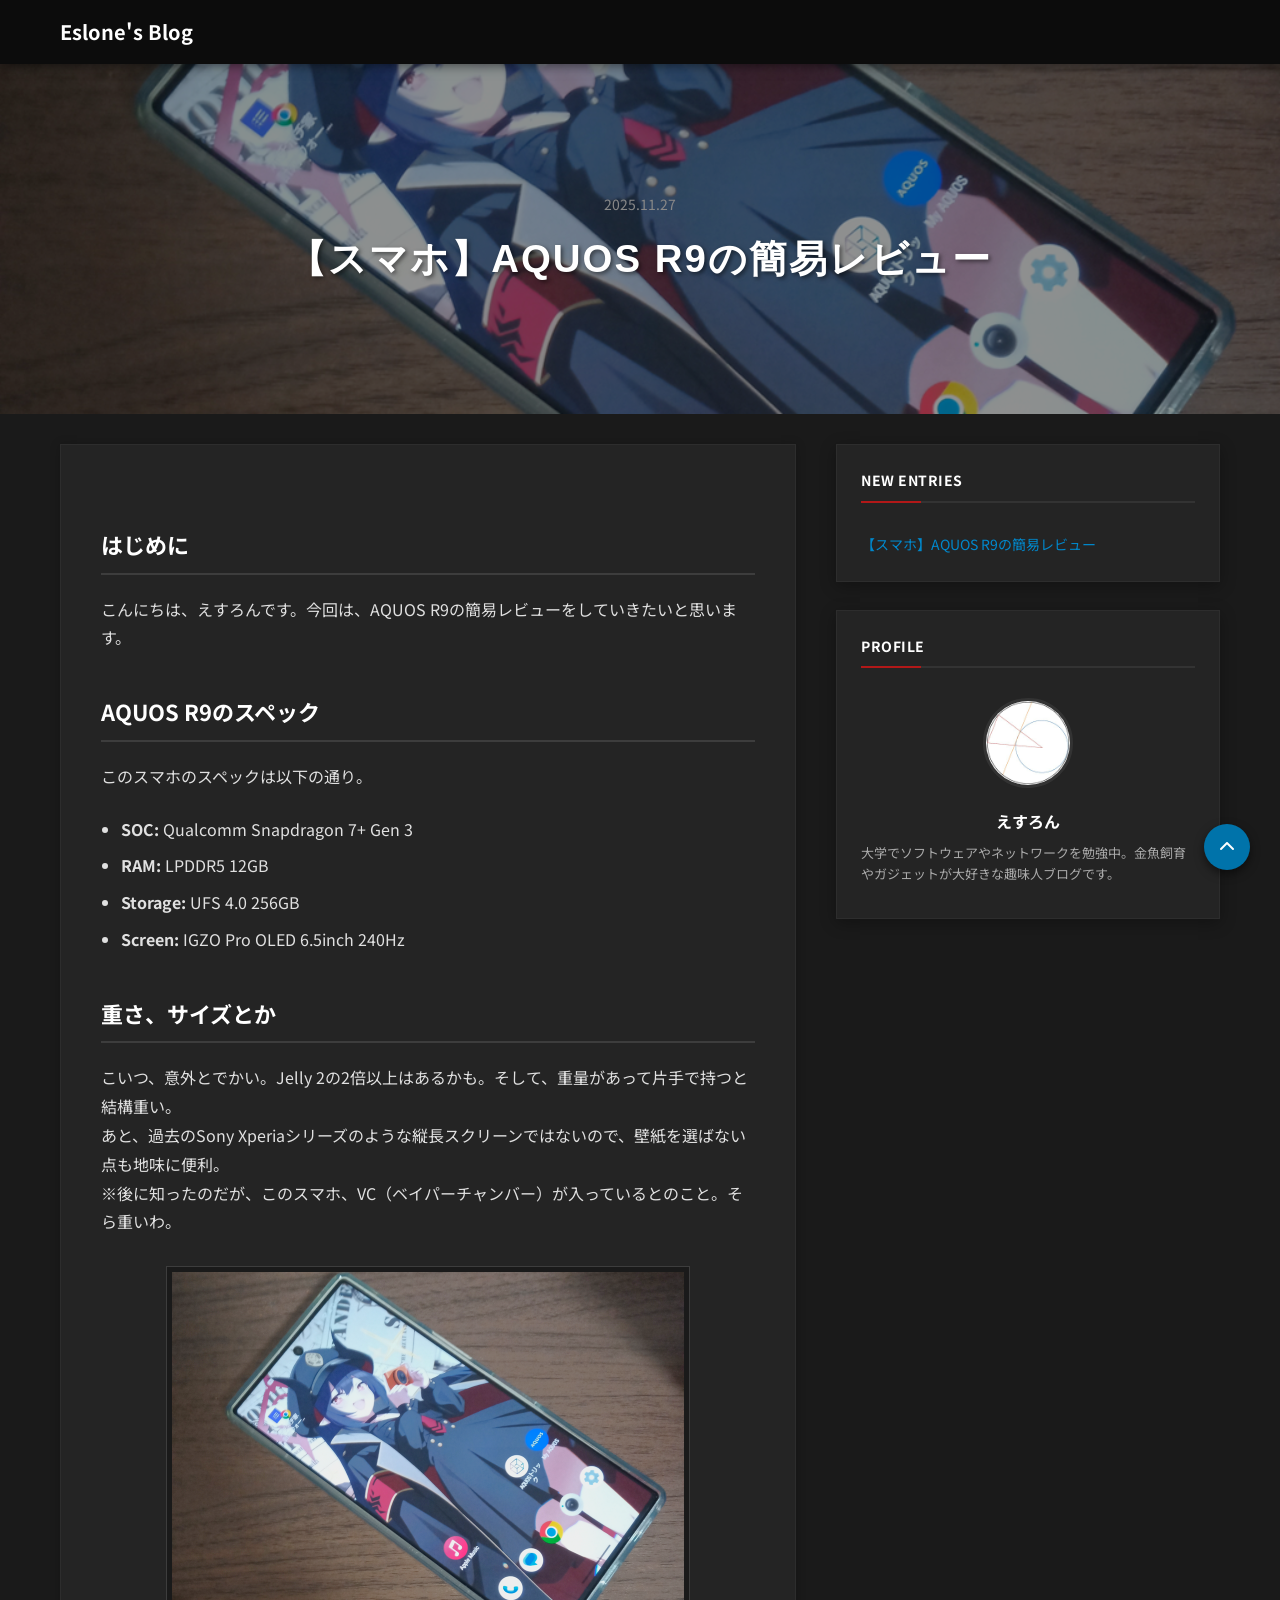
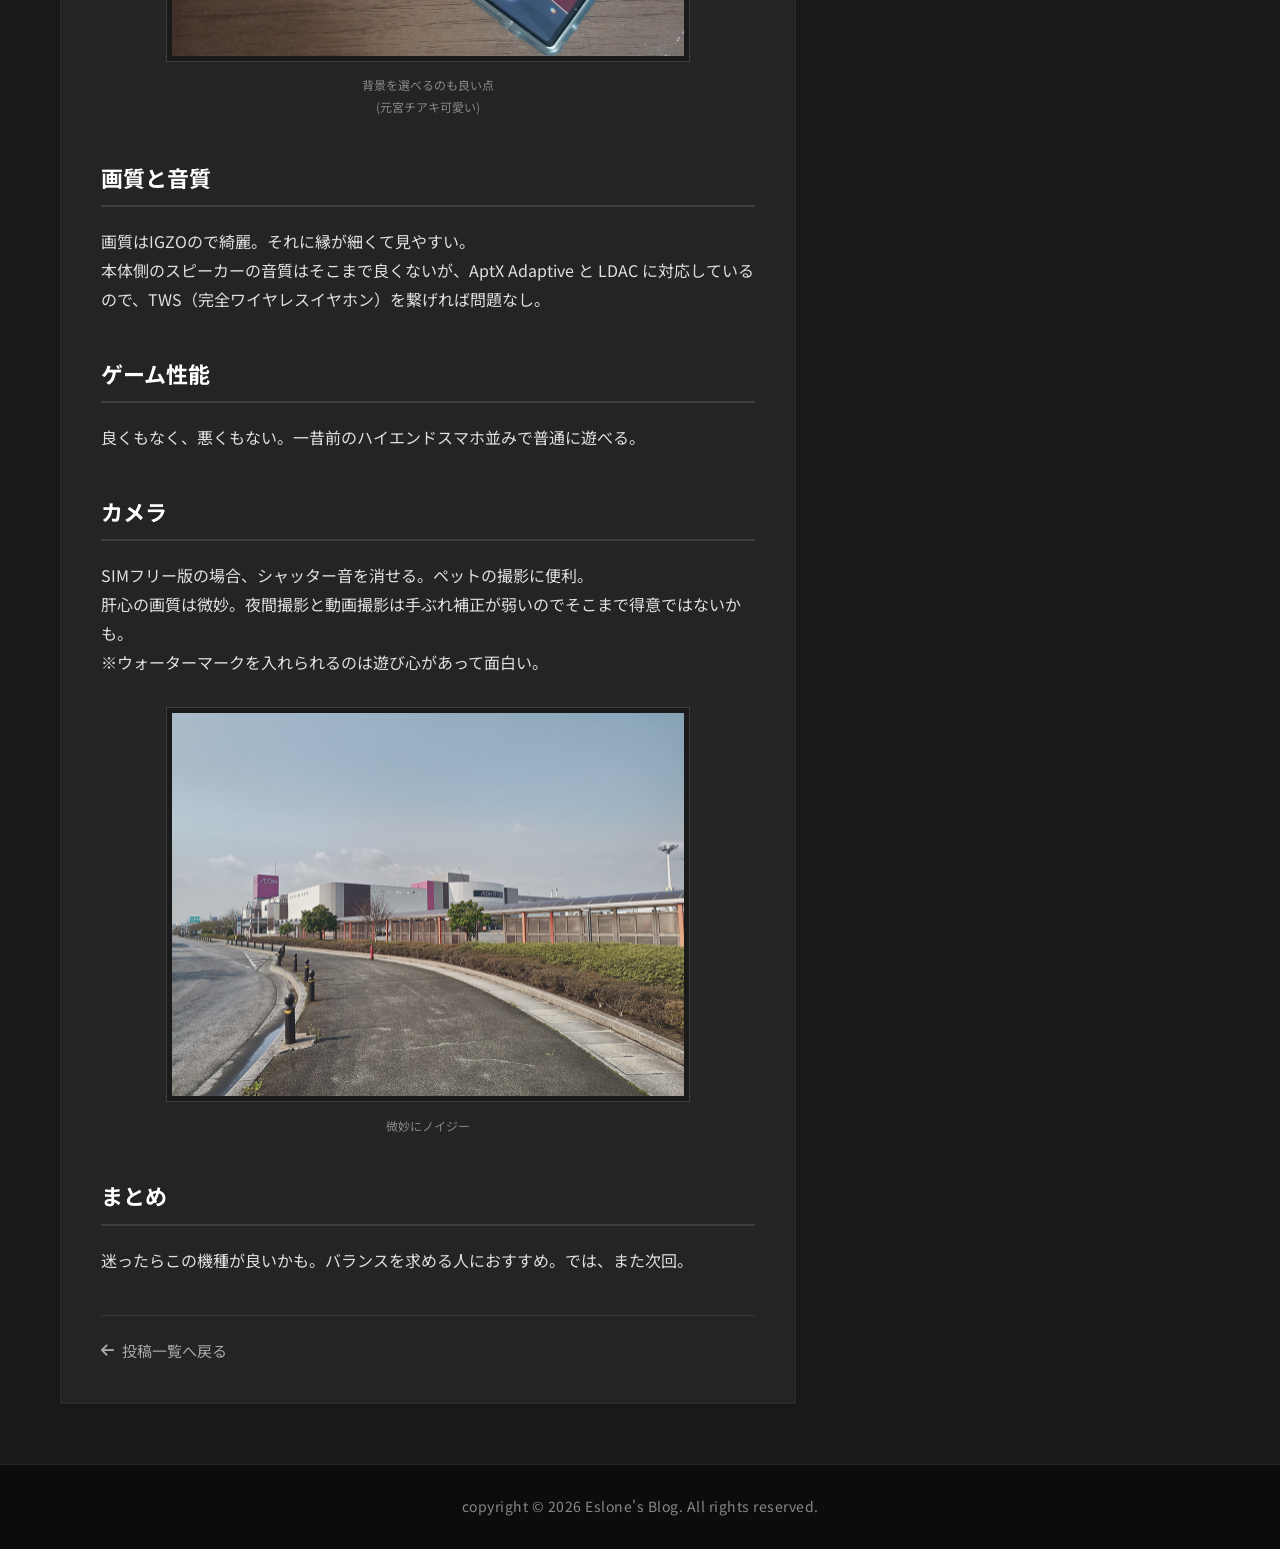
==== 20251127.html @ 4dcef43d "Add files via upload" ====
<!DOCTYPE html>
<html lang="ja">
<head>
    <meta charset="UTF-8">
    <meta name="viewport" content="width=device-width, initial-scale=1.0">
    <title>【スマホ】AQUOS R9の簡易レビュー - Eslone's Blog</title>
    <link rel="preconnect" href="https://fonts.googleapis.com">
    <link rel="preconnect" href="https://fonts.gstatic.com" crossorigin>
    <link href="https://fonts.googleapis.com/css2?family=Noto+Sans+JP:wght@400;500;700&display=swap" rel="stylesheet">
    <link rel="stylesheet" href="https://cdnjs.cloudflare.com/ajax/libs/font-awesome/6.4.0/css/all.min.css">
    
    <link rel="stylesheet" href="./CSS/style_pages.css">
</head>
<body class="streetist-style">

    <header class="site-header">
        <div class="header-container">
            <a href="index.html" class="logo">Eslone's Blog</a>
        </div>
    </header>

    <section class="hero-section post-hero" style="background-image: url('./HTML_IMAGE/20250429_0.png');">
        <div class="hero-content">
            <div class="post-meta-top">
                <time class="post-date" datetime="2025-11-27">2025.11.27</time>
            </div>
            <h1 class="hero-title post-main-title">【スマホ】AQUOS R9の簡易レビュー</h1>
        </div>
    </section>

    <div class="container main-layout">
        
        <main class="main-content">
            <article class="entry-article" style="border-radius: 0px; box-shadow: 0 1px 10px rgba(0,0,0,0.2);">
                
                <div class="entry-content">
                    <h2>はじめに</h2>
                    <p>
                        こんにちは、えすろんです。今回は、AQUOS R9の簡易レビューをしていきたいと思います。
                    </p>
                    
                    <h2>AQUOS R9のスペック</h2>
                    <p>
                        このスマホのスペックは以下の通り。
                    </p>
                    <ul>
                        <li><strong>SOC:</strong> Qualcomm Snapdragon 7+ Gen 3</li>
                        <li><strong>RAM:</strong> LPDDR5 12GB</li>
                        <li><strong>Storage:</strong> UFS 4.0 256GB</li>
                        <li><strong>Screen:</strong> IGZO Pro OLED 6.5inch 240Hz</li>
                    </ul>

                    <h2>重さ、サイズとか</h2>
                    <p>
                        こいつ、意外とでかい。Jelly 2の2倍以上はあるかも。そして、重量があって片手で持つと結構重い。<br>
                        あと、過去のSony Xperiaシリーズのような縦長スクリーンではないので、壁紙を選ばない点も地味に便利。<br>
                        ※後に知ったのだが、このスマホ、VC（ベイパーチャンバー）が入っているとのこと。そら重いわ。
                    </p>
                    
                    <div style="text-align: center; margin: 30px 0;">
                        <img src="./HTML_IMAGE/20250429/20250429_2.png" alt="AQUOS R9 元宮チアキ" style="max-width: 80%; border: 1px solid #3d3d3d; padding: 5px; background: #1a1a1a;">
                        <p style="font-size: 12px; color: #888888; margin-top: 5px;">背景を選べるのも良い点<br>(元宮チアキ可愛い)</p>
                    </div>

                    <h2>画質と音質</h2>
                    <p>
                        画質はIGZOので綺麗。それに縁が細くて見やすい。<br>
                        本体側のスピーカーの音質はそこまで良くないが、AptX Adaptive と LDAC に対応しているので、TWS（完全ワイヤレスイヤホン）を繋げれば問題なし。
                    </p>
     
                    <h2>ゲーム性能</h2>
                    <p>
                        良くもなく、悪くもない。一昔前のハイエンドスマホ並みで普通に遊べる。
                    </p>

                    <h2>カメラ</h2>
                    <p>
                        SIMフリー版の場合、シャッター音を消せる。ペットの撮影に便利。<br>
                        肝心の画質は微妙。夜間撮影と動画撮影は手ぶれ補正が弱いのでそこまで得意ではないかも。<br>
                        ※ウォーターマークを入れられるのは遊び心があって面白い。
                    </p>

                    <div style="text-align: center; margin: 30px 0;">
                        <img src="./HTML_IMAGE/20250429/20250429_3.png" alt="AQUOS R9 イオンスタイル八戸沼館" style="max-width: 80%; border: 1px solid #3d3d3d; padding: 5px; background: #1a1a1a;">
                        <p style="font-size: 12px; color: #888888; margin-top: 5px;">微妙にノイジー</p>
                    </div>

                    <h2>まとめ</h2>
                    <p>
                        迷ったらこの機種が良いかも。バランスを求める人におすすめ。では、また次回。
                    </p>
                </div>

                <div class="post-footer-nav">
                    <a href="index.html" class="back-to-home"><i class="fa-solid fa-arrow-left"></i> 投稿一覧へ戻る</a>
                </div>

            </article>
        </main>

        <aside class="sidebar">

            <section class="widget">
                <h2 class="widget-title"><span class="title-inner">NEW ENTRIES</span></h2>
                <ul class="widget-list">
                    <!--<li><a href="20260616.html">【アクアリウム】ピンポンパールと僕とAI</a></li>-->
                    <li><a href="20251127.html">【スマホ】AQUOS R9の簡易レビュー</a></li>
                </ul>
            </section>

            <section class="widget">
                <h2 class="widget-title"><span class="title-inner">PROFILE</span></h2>
                <div class="profile-widget">
                    <img src="./HTML_IMAGE/Logo.jpg" alt="管理人" class="profile-avatar">
                    <p class="profile-name">えすろん</p>
                    <p class="profile-text">大学でソフトウェアやネットワークを勉強中。金魚飼育やガジェットが大好きな趣味人ブログです。</p>
                </div>
            </section>
        </aside>
    </div>

    <button class="scroll-top-btn" aria-label="ページトップへ戻る" onclick="window.scrollTo({top: 0, behavior: 'smooth'});">
        <i class="fa-solid fa-chevron-up"></i>
    </button>

    <footer class="site-footer">
        <div class="footer-container">
            <p class="copyright">copyright &copy; 2026 Eslone's Blog. All rights reserved.</p>
        </div>
    </footer>

</body>
</html>
---- CSS/style_pages.css ----
@charset "UTF-8";

/* ==========================================
   1. 全般的なリセット & 基本設定
   ========================================== */
* {
    margin: 0;
    padding: 0;
    box-sizing: border-box;
}

body {
    background-color: #1a1a1a; /* より引き締まった深みのあるダークグレー */
    font-family: 'Noto Sans JP', -apple-system, BlinkMacSystemFont, "Segoe UI", Roboto, sans-serif;
    color: #e0e0e0;
    line-height: 1.7;
    
    /* 画面最下部にフッターを固定するための設定 */
    display: flex;
    flex-direction: column;
    min-height: 100vh; /* 常にブラウザ画面いっぱいの高さを最低限確保 */
}

a {
    color: #0088cc;
    text-decoration: none;
    transition: color 0.3s ease;
}

a:hover {
    color: #00b3ff;
    text-decoration: underline;
}

/* 共通アイコン設定 */
.icon-circle {
    display: inline-flex;
    align-items: center;
    justify-content: center;
    width: 32px;
    height: 32px;
    background-color: #0073aa;
    color: #ffffff;
    border-radius: 50%;
    font-size: 14px;
    margin-right: 10px;
    box-shadow: 0 2px 5px rgba(0,0,0,0.2);
}

.icon-circle-sm {
    display: inline-flex;
    align-items: center;
    justify-content: center;
    width: 24px;
    height: 24px;
    background-color: #0073aa;
    color: #ffffff;
    border-radius: 50%;
    font-size: 11px;
    margin-right: 10px;
}

/* ==========================================
   2. ヘッダー (ナビゲーション)
   ========================================== */
.site-header {
    background-color: #0c0c0c;
    padding: 15px 0;
    position: sticky;
    top: 0;
    z-index: 100;
    box-shadow: 0 2px 10px rgba(0,0,0,0.5);
}

.header-container {
    max-width: 1200px;
    margin: 0 auto;
    padding: 0 20px;
    display: flex;
    justify-content: space-between;
    align-items: center;
}

.logo {
    color: #ffffff;
    font-size: 20px;
    font-weight: 700;
    display: flex;
    align-items: center;
    text-decoration: none;
}

/* ==========================================
   3. ヒーローセクション (カバー画像エリア)
   ========================================== */
.hero-section {
    /* ここに画像をぶっこみます！ */
    background-image: url("C:\\Users\\Yutaro Saka\\Downloads\\Gemini_Generated_Image_vu276qvu276qvu27_2(UpPhoto)(scale)(x2.000000).jpg"); /* 画像のファイルパス */
    background-size: cover;        /* 画像をエリア全体に広げる */
    background-position: center;   /* 画像の中心を合わせる */
    background-repeat: no-repeat; /* 繰り返しを防ぐ */
    
    /* テキストを中央に配置する */
    display: flex;
    justify-content: center;
    align-items: center;
    
    /* 適切な高さを設定 */
    min-height: 400px; /* お好みの高さに */
    
    /* オプション：画像が明るい場合、テキストを見やすくするために半透明の黒を重ねる */
    background-blend-mode: overlay;
    background-color: rgba(0, 0, 0, 0.4);
    
    /* テキスト全体の色を白にする */
    color: white;
}

.hero-content {
    text-align: center; /* テキストを中央揃え */
}

.hero-title {
    font-size: 3em; /* 大きなフォントサイズ */
    font-weight: bold;
    margin-bottom: 0.5em; /* 下にマージン */
    text-shadow: 2px 2px 4px rgba(0,0,0,0.5); /* 影をつけて視認性アップ */
}

.hero-subtitle {
    font-size: 1.2em; /* サブタイトル用の少し小さいサイズ */
    font-weight: normal;
}

/* ==========================================
   4. レイアウト構造
   ========================================== */
.container {
    max-width: 1200px;
    margin: 0 auto;
    padding: 0 20px;
}

/* PC等幅広サイズで2カラム、モバイルで1カラム */
.main-layout {
    display: grid;
    grid-template-columns: 1fr;
    gap: 40px;
    flex-grow: 1; /* 余った縦方向のスペースをこのエリアが自動で引き伸ばす */
    margin-bottom: 60px; /* ★追加：最下部の記事やサイドバーと、フッターの間に60pxの隙間を作ります */
}

@media (min-width: 992px) {
    .main-layout {
        grid-template-columns: 2.3fr 1.2fr;
        align-items: start;
    }
}

/* ==========================================
   5. 投稿一覧エリア
   ========================================== */
.main-content {
    display: flex;
    flex-direction: column;
    gap: 24px;
    margin-top: 30px; /* ヒーロー画像との間に隙間を確保 */
}

/* 「投稿一覧」タイトルタグ（文字だけに変更） */
.section-title {
    color: #bbbbbb;
    font-size: 20px;
    font-weight: 500;
    margin-bottom: 15px;
    display: inline-flex;
    align-items: center;
    width: fit-content;
}

/* 複数投稿を整理して見せるためのグリッド */
.posts-grid {
    display: grid;
    grid-template-columns: 1fr;
    gap: 24px;
}

@media (min-width: 576px) {
    .posts-grid {
        grid-template-columns: repeat(2, 1fr); /* 2列並びにして視認性を向上 */
    }
}

/* 投稿カードのブラッシュアップ */
.post-card {
    background-color: #ffffff;
    border-radius: 14px;
    overflow: hidden;
    display: flex;
    flex-direction: column;
    box-shadow: 0 10px 20px rgba(0,0,0,0.4);
    transition: transform 0.3s ease, box-shadow 0.3s ease;
    height: 100%;
}

.post-card:hover {
    transform: translateY(-8px); /* ホバー時の上品な浮き上がり */
    box-shadow: 0 15px 30px rgba(0,115,170,0.25);
}

/* カード画像エリア */
.card-image {
    background: linear-gradient(135deg, #e0e0e0, #f5f5f5);
    height: 200px;
    display: flex;
    flex-direction: column;
    justify-content: center;
    align-items: center;
    color: #555555;
    text-align: center;
    padding: 20px;
    position: relative;
    overflow: hidden;
    border-bottom: 1px solid #f0f0f0;
}

/* ★ここを追加：カード内の画像が必ず綺麗に収まる設定 */
.card-image img {
    width: 100%;
    height: 100%;
    object-fit: cover;      /* 縦横比を維持したままエリアいっぱいに広げる */
    object-position: center; /* 画像の中心を基準にする */
    position: absolute;
    top: 0;
    left: 0;
}

/* 画像あり投稿用の背景画像 */
.card-image.has-image {
    background-size: cover;
    background-position: center;
}

.no-image-text {
    font-size: 28px;
    font-weight: 700;
    color: #666666;
    margin-bottom: 6px;
    letter-spacing: 1px;
}

.theme-text {
    font-size: 13px;
    color: #888888;
}

/* カードの文字エリア */
.card-content {
    padding: 20px;
    display: flex;
    flex-direction: column;
    flex-grow: 1;
    background-color: #ffffff;
}

.post-title {
    font-size: 20px;
    font-weight: 700;
    margin-bottom: 12px;
    line-height: 1.4;
}

.post-title a {
    color: #222222;
    text-decoration: none;
    transition: color 0.2s ease;
}

.post-title a:hover {
    color: #0073aa;
}

/* 本文プレースホルダー */
.post-excerpt {
    color: #666666;
    font-size: 14px;
    margin-bottom: 15px;
    display: -webkit-box;
    -webkit-line-clamp: 2;
    -webkit-box-orient: vertical;
    overflow: hidden;
}

/* タグ・日付情報 */
.card-meta {
    margin-top: auto; /* 下部に固定 */
    display: flex;
    justify-content: space-between;
    align-items: center;
    font-size: 13px;
    border-top: 1px solid #f0f0f0;
    padding-top: 12px;
}

.category {
    background-color: #f0f4f8;
    color: #0073aa;
    padding: 4px 10px;
    border-radius: 4px;
    font-weight: 500;
}

.post-date {
    color: #888888;
}

/* ==========================================
   6. サイドバー
   ========================================== */
.sidebar {
    display: flex;
    flex-direction: column;
    gap: 28px;
    margin-top: 30px; /* 上部に隙間を確保 */
}

.widget {
    background-color: #242424; /* ダークテーマに合わせた背景色 */
    border-radius: 14px;
    padding: 24px;
    box-shadow: 0 4px 15px rgba(0,0,0,0.3);
    border: 1px solid #2d2d2d;
}

.widget-title-container,
.widget-title {
    display: flex;
    align-items: center;
    font-size: 16px;
    font-weight: 700;
    color: #ffffff;
    margin-bottom: 16px;
    letter-spacing: 0.5px;
}

.widget-label {
    font-size: 15px;
    color: #cccccc;
}

/* 検索フォーム */
.search-form {
    display: flex;
    gap: 8px;
}

.search-input {
    flex: 1;
    background-color: #1a1a1a;
    border: 1px solid #3d3d3d;
    border-radius: 8px;
    padding: 10px 14px;
    font-size: 15px;
    color: #ffffff;
    outline: none;
    transition: border-color 0.3s;
}

.search-input:focus {
    border-color: #0073aa;
}

.search-submit {
    background-color: #0073aa;
    border: none;
    border-radius: 8px;
    padding: 10px 18px;
    font-size: 14px;
    font-weight: 500;
    cursor: pointer;
    color: #ffffff;
    transition: background-color 0.2s;
}

.search-submit:hover {
    background-color: #0088cc;
}

/* ウィジェットリスト */
.widget-list {
    list-style: none;
}

.widget-list li {
    font-size: 14px;
    padding: 10px 0;
    border-bottom: 1px solid #333333;
}

.widget-list li:last-child {
    border-bottom: none;
    padding-bottom: 0;
}

.widget-list li a {
    color: #0088cc;
    text-decoration: none;
    transition: color 0.2s;
}

.widget-list li a:hover {
    color: #00b3ff;
    text-decoration: underline;
}

/* 最近のコメント */
.comments-list li {
    color: #aaaaaa;
    line-height: 1.6;
}

.comments-list .commenter {
    color: #ffffff;
    font-weight: 500;
    text-decoration: none;
}

.comments-list .commenter:hover {
    color: #00b3ff;
    text-decoration: underline;
}

/* ==========================================
   7. 補助ツール (スクロールトップ等)
   ========================================== */
.scroll-top-btn {
    position: fixed;
    bottom: 30px;
    right: 30px;
    width: 46px;
    height: 46px;
    background-color: #0073aa;
    color: #ffffff;
    border: none;
    border-radius: 50%;
    cursor: pointer;
    display: flex;
    align-items: center;
    justify-content: center;
    font-size: 16px;
    box-shadow: 0 4px 10px rgba(0,0,0,0.5);
    transition: background-color 0.2s, transform 0.2s;
}

.scroll-top-btn:hover {
    background-color: #0088cc;
    transform: translateY(-3px);
}

/* ==========================================
   8. フッター
   ========================================== */
.site-footer {
    background-color: #0c0c0c; /* ヘッダーと同じ深い黒 */
    padding: 30px 0;
    margin-top: auto; /* コンテンツが少なくても強制的に最下部へ押し下げる */
    border-top: 1px solid #222222;
    text-align: center;
    width: 100%;
}

.footer-container {
    max-width: 1200px;
    margin: 0 auto;
    padding: 0 20px;
}

.copyright {
    color: #888888;
    font-size: 14px;
    letter-spacing: 0.5px;
}

/* ==========================================
   9. 記事詳細ページ用スタイル
   ========================================== */

/* 記事ページ用のヒーローセクション調整 */
.post-hero {
    min-height: 350px;
    padding: 40px 20px;
}

.post-meta-top {
    margin-bottom: 15px;
    font-size: 14px;
    display: flex;
    justify-content: center;
    gap: 15px;
    align-items: center;
}

.post-meta-top .category {
    background-color: #0073aa;
    color: #ffffff;
}

.post-main-title {
    font-size: 2.4em;
    max-width: 800px;
    margin: 0 auto;
    line-height: 1.4;
}

@media (max-width: 768px) {
    .post-main-title {
        font-size: 1.8em;
    }
}

/* 記事本文の装飾 */
.entry-article {
    background-color: #242424; /* カードやサイドバーと同じトーンの背景 */
    border-radius: 14px;
    padding: 40px;
    box-shadow: 0 4px 15px rgba(0,0,0,0.3);
    border: 1px solid #2d2d2d;
}

@media (max-width: 576px) {
    .entry-article {
        padding: 20px; /* スマホ時は余白を狭めて画面幅を広く使う */
    }
}

.entry-content {
    color: #e0e0e0;
    font-size: 16px;
    line-height: 1.8;
}

/* 本文内の段落間の余白 */
.entry-content p {
    margin-bottom: 24px;
}

/* 本文内の見出し (h2) */
.entry-content h2 {
    color: #ffffff;
    font-size: 22px;
    font-weight: 700;
    margin-top: 40px;
    margin-bottom: 20px;
    padding-bottom: 8px;
    border-bottom: 2px solid #3d3d3d; /* 下線をつけて見出しを強調 */
}

/* 本us内の見出し (h3) */
.entry-content h3 {
    color: #ffffff;
    font-size: 18px;
    font-weight: 700;
    margin-top: 30px;
    margin-bottom: 15px;
}

/* リストのスタイル */
.entry-content ul, 
.entry-content ol {
    margin-bottom: 24px;
    padding-left: 20px;
}

.entry-content li {
    margin-bottom: 8px;
}

/* コードブロック（ソースコードを表示する場合） */
.entry-content pre {
    background-color: #1a1a1a;
    border: 1px solid #3d3d3d;
    border-radius: 8px;
    padding: 16px;
    overflow-x: auto;
    margin-bottom: 24px;
}

.entry-content pre code {
    font-family: 'Consolas', 'Monaco', 'Courier New', Courier, monospace;
    color: #00b3ff;
    font-size: 14px;
}

/* 記事下のナビゲーション（一覧に戻るボタン） */
.post-footer-nav {
    margin-top: 40px;
    padding-top: 20px;
    border-top: 1px solid #3d3d3d;
}

.back-to-home {
    display: inline-flex;
    align-items: center;
    gap: 8px;
    color: #aaaaaa;
    font-size: 15px;
    transition: color 0.2s;
}

.back-to-home:hover {
    color: #00b3ff;
    text-decoration: none;
}

/* ==========================================
   STREETIST風 魔改造スタイル調整用（修正版）
   ========================================== */

/* ヘッダー周りのキャッチコピー文言 */
.site-header .catchphrase {
    font-size: 11px;
    color: #888;
    margin-top: 4px;
    text-align: center;
    letter-spacing: 1px;
}

/* ヒーロータイトルのシャープな見栄え化 */
.hero-title {
    font-family: 'Comfortaa', sans-serif;
    letter-spacing: 2px;
}

/* 3連ピックアップコンテナ */
.pickup-container {
    max-width: 1200px;
    /* ★修正: -40px だったネガティブマージンを 40px に変更し、ヒーロー画像と被らないように下にずらします */
    margin: 40px auto 40px; 
    padding: 0 20px;
    position: relative;
    z-index: 10;
}

.pickup-inner {
    display: grid;
    grid-template-columns: 1fr;
    gap: 20px;
}

@media (min-width: 768px) {
    .pickup-inner {
        grid-template-columns: repeat(3, 1fr);
    }
}

.pickup-card {
    background: #242424;
    /* ★修正: border-radius を 0px にして丸角を除去 */
    border-radius: 0px;
    overflow: hidden;
    box-shadow: 0 4px 15px rgba(0,0,0,0.5);
    transition: transform 0.3s;
}

.pickup-card:hover {
    transform: translateY(-5px);
}

.pickup-link {
    display: block;
    text-decoration: none !important;
}

.pickup-img-wrap {
    height: 150px;
    position: relative;
    background: #111;
    overflow: hidden;
}

.pickup-img-wrap img {
    width: 100%;
    height: 100%;
    object-fit: cover;
}

.no-image-placeholder {
    width: 100%;
    height: 100%;
    display: flex;
    justify-content: center;
    align-items: center;
    color: #666;
    font-size: 14px;
    background: #2c2c2c;
    font-weight: bold;
}

.pickup-info {
    padding: 15px;
}

.pickup-date {
    font-size: 11px;
    color: #0088cc;
    display: block;
    margin-bottom: 5px;
}

.pickup-title {
    font-size: 14px;
    color: #ffffff;
    font-weight: 700;
    line-height: 1.4;
}

/* メインコンテンツ側の記事構造 */
.posts-grid-streetist {
    display: grid;
    grid-template-columns: 1fr;
    gap: 30px;
}

@media (min-width: 576px) {
    .posts-grid-streetist {
        grid-template-columns: repeat(2, 1fr);
    }
}

.streetist-card {
    background: #ffffff;
    border-radius: 0px; /* ソリッドでエッジのある四角形 */
    overflow: hidden;
    box-shadow: 0 1px 10px rgba(0,0,0,0.2);
    transition: all 0.3s;
}

.streetist-card:hover {
    transform: translateY(-4px);
    box-shadow: 0 8px 25px rgba(0,0,0,0.4);
}

.streetist-card a {
    text-decoration: none !important;
}

.card-img-wrap {
    height: 200px;
    position: relative;
    background: #111;
    overflow: hidden;
}

.card-img-wrap img {
    width: 100%;
    height: 100%;
    object-fit: cover;
    transition: transform 0.4s;
}

.streetist-card:hover .card-img-wrap img {
    transform: scale(1.05); /* ホバー時にうっすらズーム */
}

/* 左上のカテゴリーバッジ */
.card-badge {
    position: absolute;
    top: 12px;
    left: 12px;
    background: #b21818;
    color: #ffffff;
    font-size: 11px;
    font-weight: bold;
    padding: 3px 8px;
    z-index: 5;
    letter-spacing: 1px;
}

.card-text-area {
    padding: 20px;
    background: #ffffff;
}

.card-date {
    font-size: 12px;
    color: #666666;
    display: block;
    margin-bottom: 6px;
}

.card-title {
    font-size: 16px;
    color: #111111 !important;
    font-weight: 700;
    line-height: 1.4;
    margin-bottom: 10px;
}

.streetist-card:hover .card-title {
    color: #b21818 !important;
}

.card-excerpt {
    font-size: 13px;
    color: #555555 !important;
    line-height: 1.6;
}

/* サイドバーの各ウィジェット設定 */
.sidebar .widget {
    /* ★修正: widget自体の丸角も除去し、四角形に統一します */
    border-radius: 0px !important;
}

/* サイドバーの見出しのドット下線 */
.sidebar .widget-title {
    font-size: 14px;
    font-weight: bold;
    color: #ffffff;
    border-bottom: 2px solid #333333;
    padding-bottom: 8px;
    margin-bottom: 20px;
    position: relative;
}

.sidebar .widget-title::after {
    content: "";
    position: absolute;
    bottom: -2px;
    left: 0;
    width: 60px;
    height: 2px;
    background-color: #b21818;
}

/* サイドバー内検索フォーム */
.search-form-wrap {
    display: flex;
    border: 1px solid #3d3d3d;
    background: #1a1a1a;
    padding: 2px;
}

.search-form-wrap .search-input {
    border: none;
    background: transparent;
    padding: 10px;
    color: #fff;
    flex-grow: 1;
    outline: none;
    font-size: 14px;
}

.search-form-wrap .search-btn {
    border: none;
    background: #b21818;
    color: #fff;
    padding: 0 15px;
    cursor: pointer;
}

/* プロフィールウィジェット */
.profile-widget {
    text-align: center;
    padding: 10px 0;
}

.profile-avatar {
    width: 90px;
    height: 90px;
    border-radius: 50%; /* プロフィール画像は元のデモ通り丸のままにしています */
    margin-bottom: 12px;
    border: 3px solid #333;
}

.profile-name {
    font-size: 16px;
    font-weight: bold;
    color: #ffffff;
    margin-bottom: 8px;
}

.profile-text {
    font-size: 13px;
    color: #aaaaaa;
    text-align: left;
    line-height: 1.6;
}
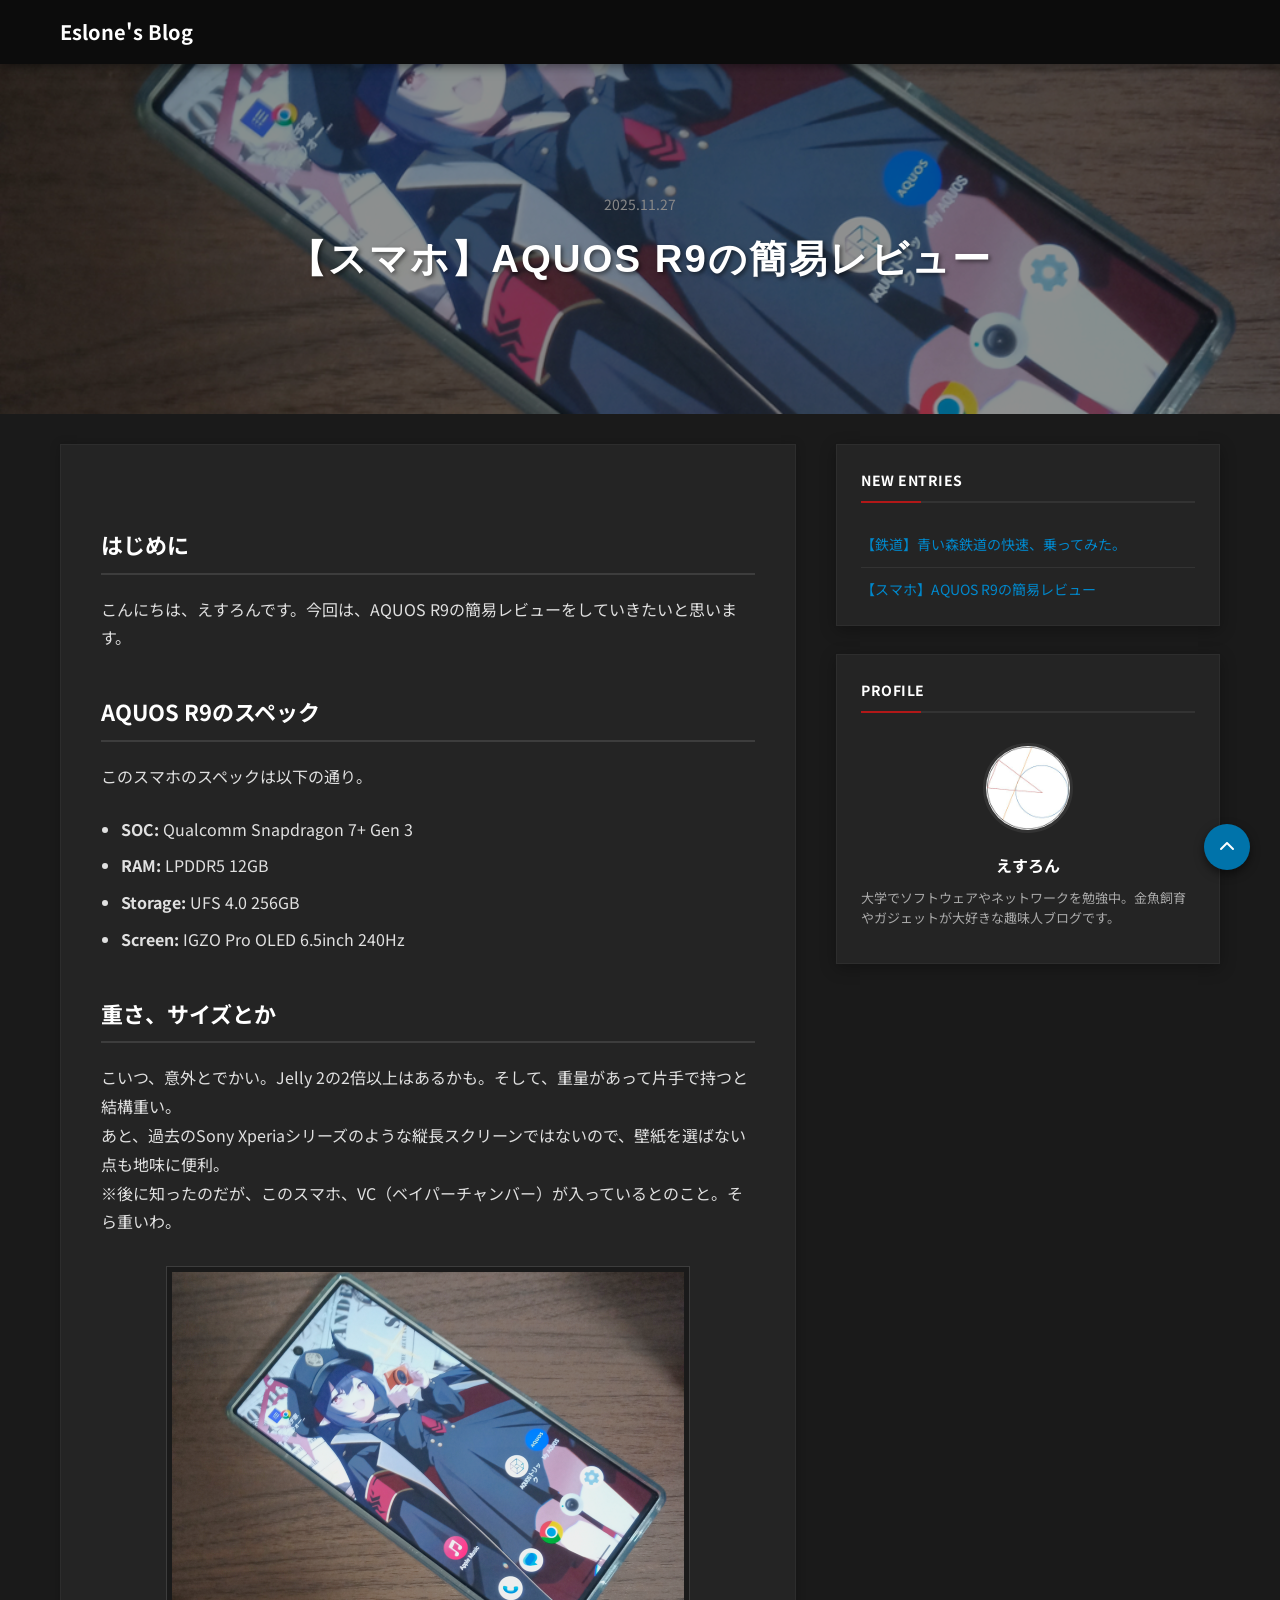
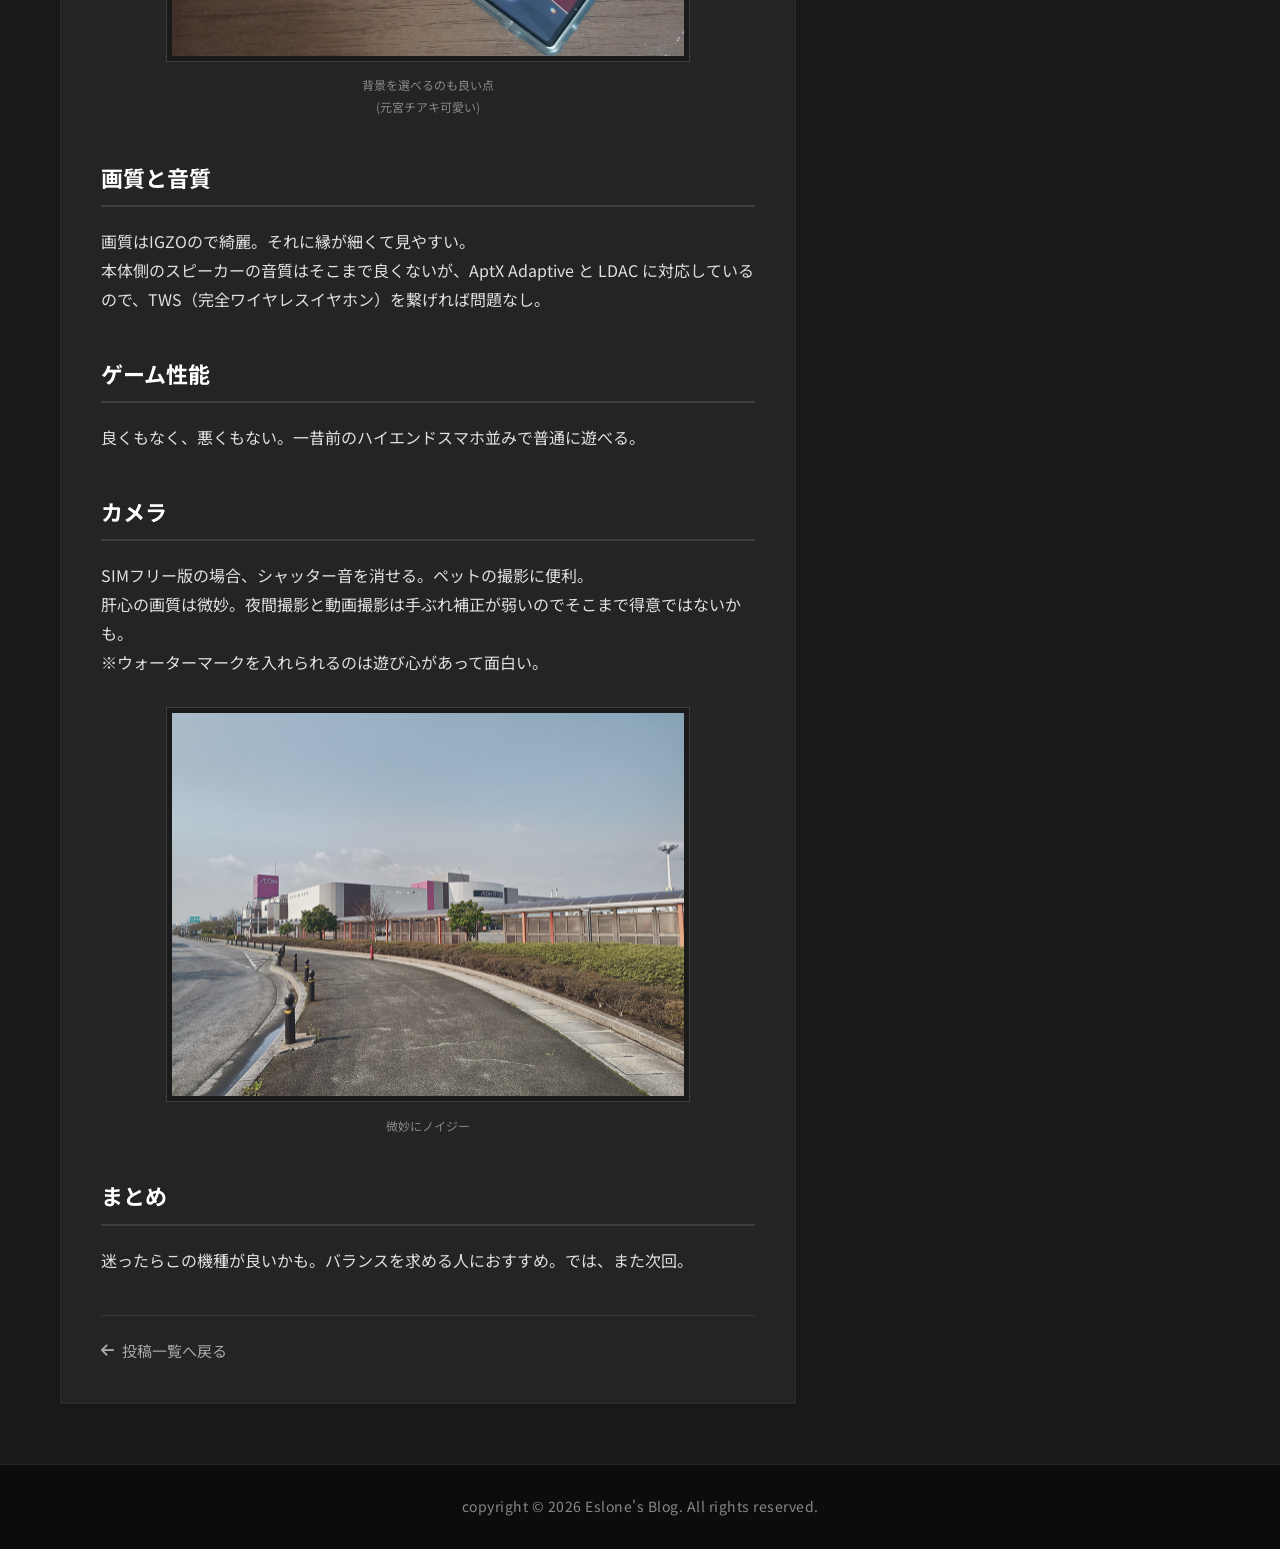
==== commit 1e01bf3b: "Add files via upload" ====
--- a/20251127.html
+++ b/20251127.html
@@ -103,7 +103,7 @@
             <section class="widget">
                 <h2 class="widget-title"><span class="title-inner">NEW ENTRIES</span></h2>
                 <ul class="widget-list">
-                    <!--<li><a href="20260616.html">【アクアリウム】ピンポンパールと僕とAI</a></li>-->
+                    <li><a href="20260618.html">【鉄道】青い森鉄道の快速、乗ってみた。</a></li>
                     <li><a href="20251127.html">【スマホ】AQUOS R9の簡易レビュー</a></li>
                 </ul>
             </section>
--- a/CSS/style_pages.css
+++ b/CSS/style_pages.css
@@ -95,7 +95,7 @@
    ========================================== */
 .hero-section {
     /* ここに画像をぶっこみます！ */
-    background-image: url("C:\\Users\\Yutaro Saka\\Downloads\\Gemini_Generated_Image_vu276qvu276qvu27_2(UpPhoto)(scale)(x2.000000).jpg"); /* 画像のファイルパス */
+    background-image: url("../HTML_IMAGE/index.png"); /* 画像のファイルパス(バグってるかも？) */
     background-size: cover;        /* 画像をエリア全体に広げる */
     background-position: center;   /* 画像の中心を合わせる */
     background-repeat: no-repeat; /* 繰り返しを防ぐ */
@@ -885,4 +885,4 @@
     color: #aaaaaa;
     text-align: left;
     line-height: 1.6;
-}+}
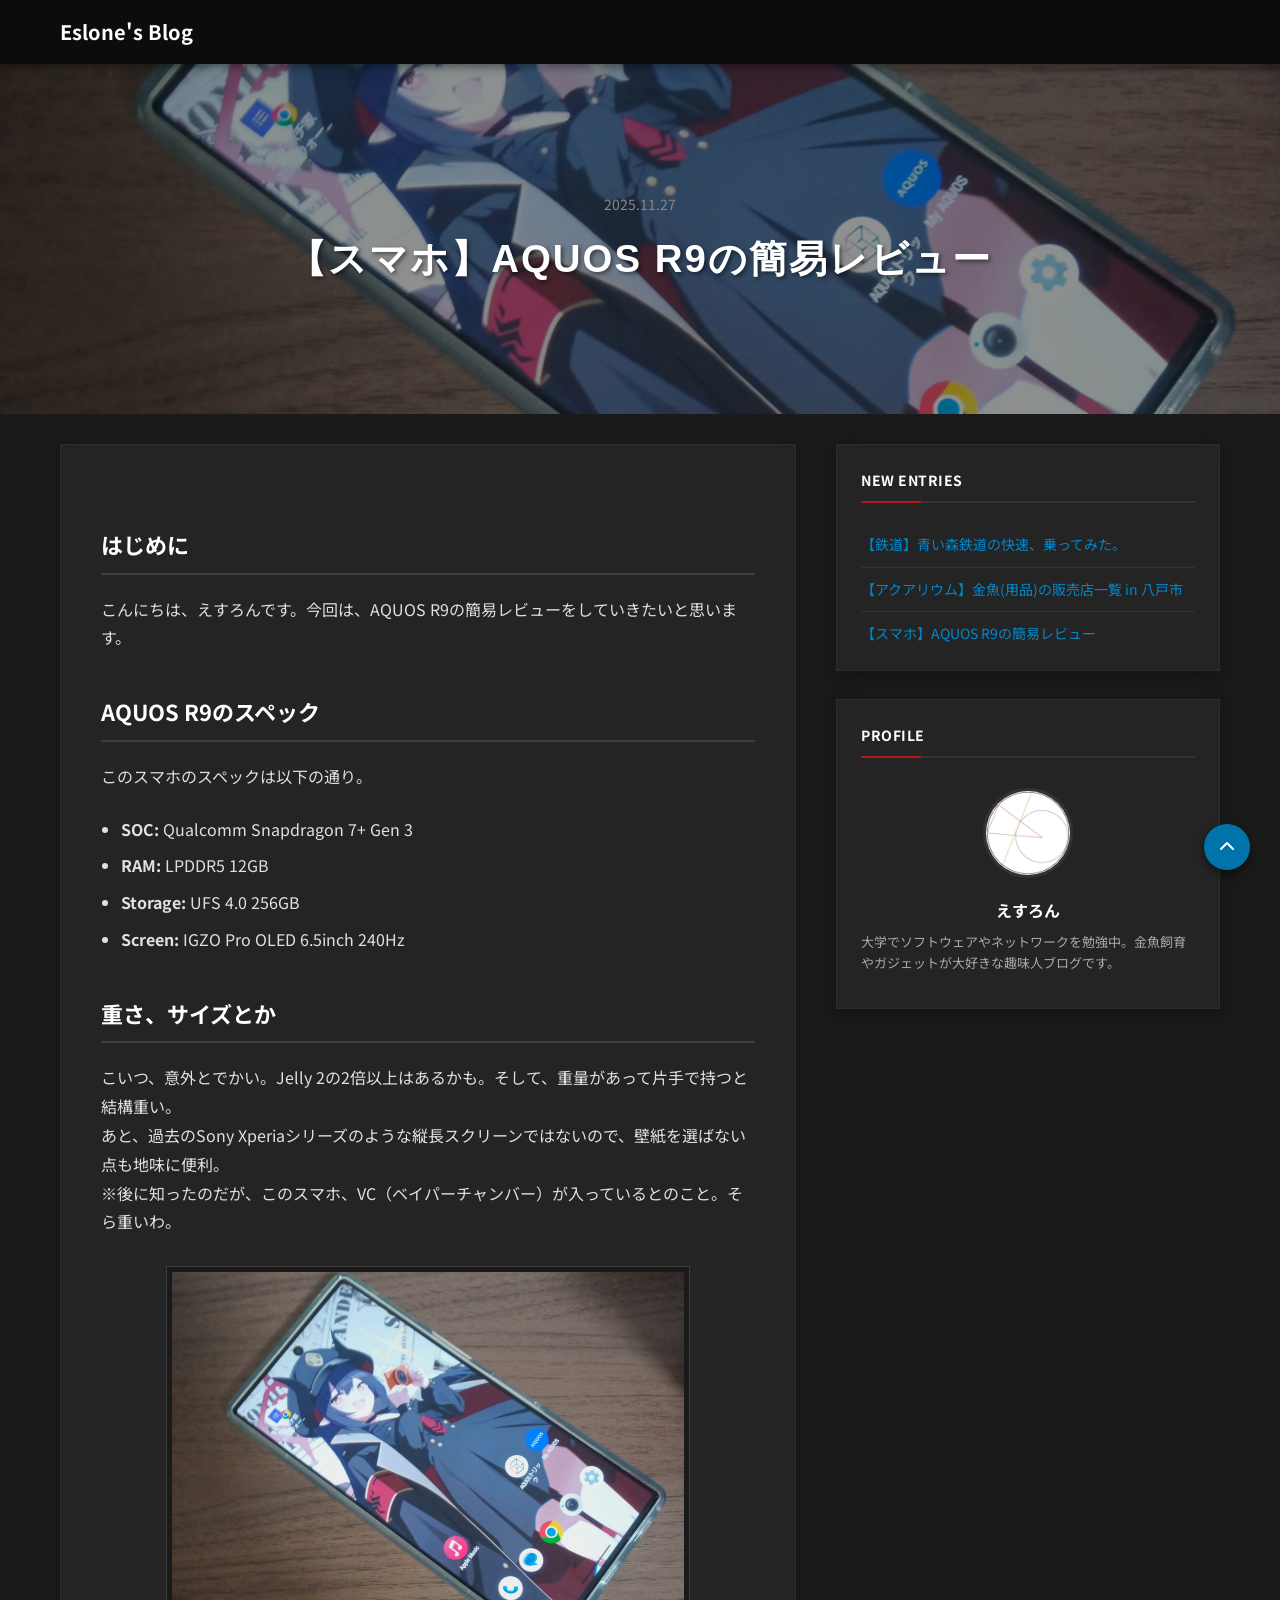
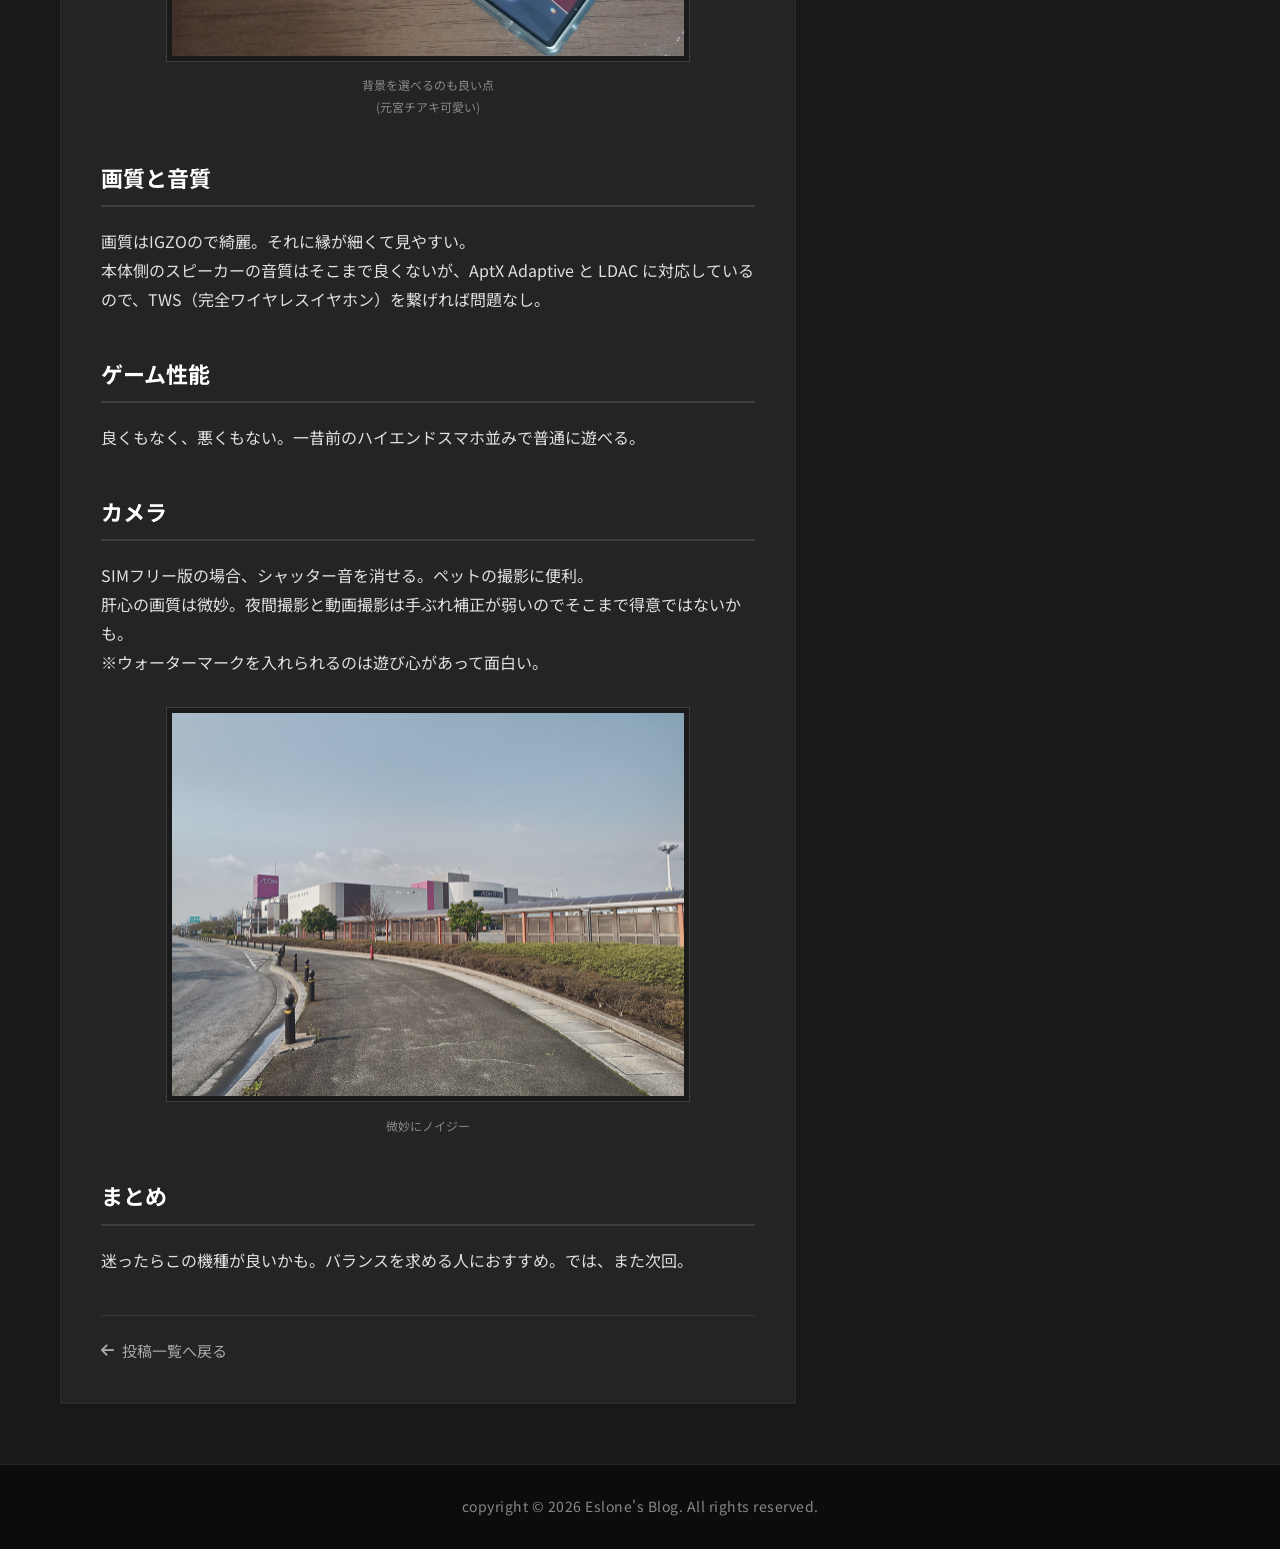
==== commit 48b17a99: "Add files via upload" ====
--- a/20251127.html
+++ b/20251127.html
@@ -104,7 +104,8 @@
                 <h2 class="widget-title"><span class="title-inner">NEW ENTRIES</span></h2>
                 <ul class="widget-list">
                     <li><a href="20260618.html">【鉄道】青い森鉄道の快速、乗ってみた。</a></li>
-                    <li><a href="20251127.html">【スマホ】AQUOS R9の簡易レビュー</a></li>
+                    <li><a href="20260512.html">【アクアリウム】金魚(用品)の販売店一覧 in 八戸市</a></li>
+                    <li><a href="#">【スマホ】AQUOS R9の簡易レビュー</a></li>
                 </ul>
             </section>
 
